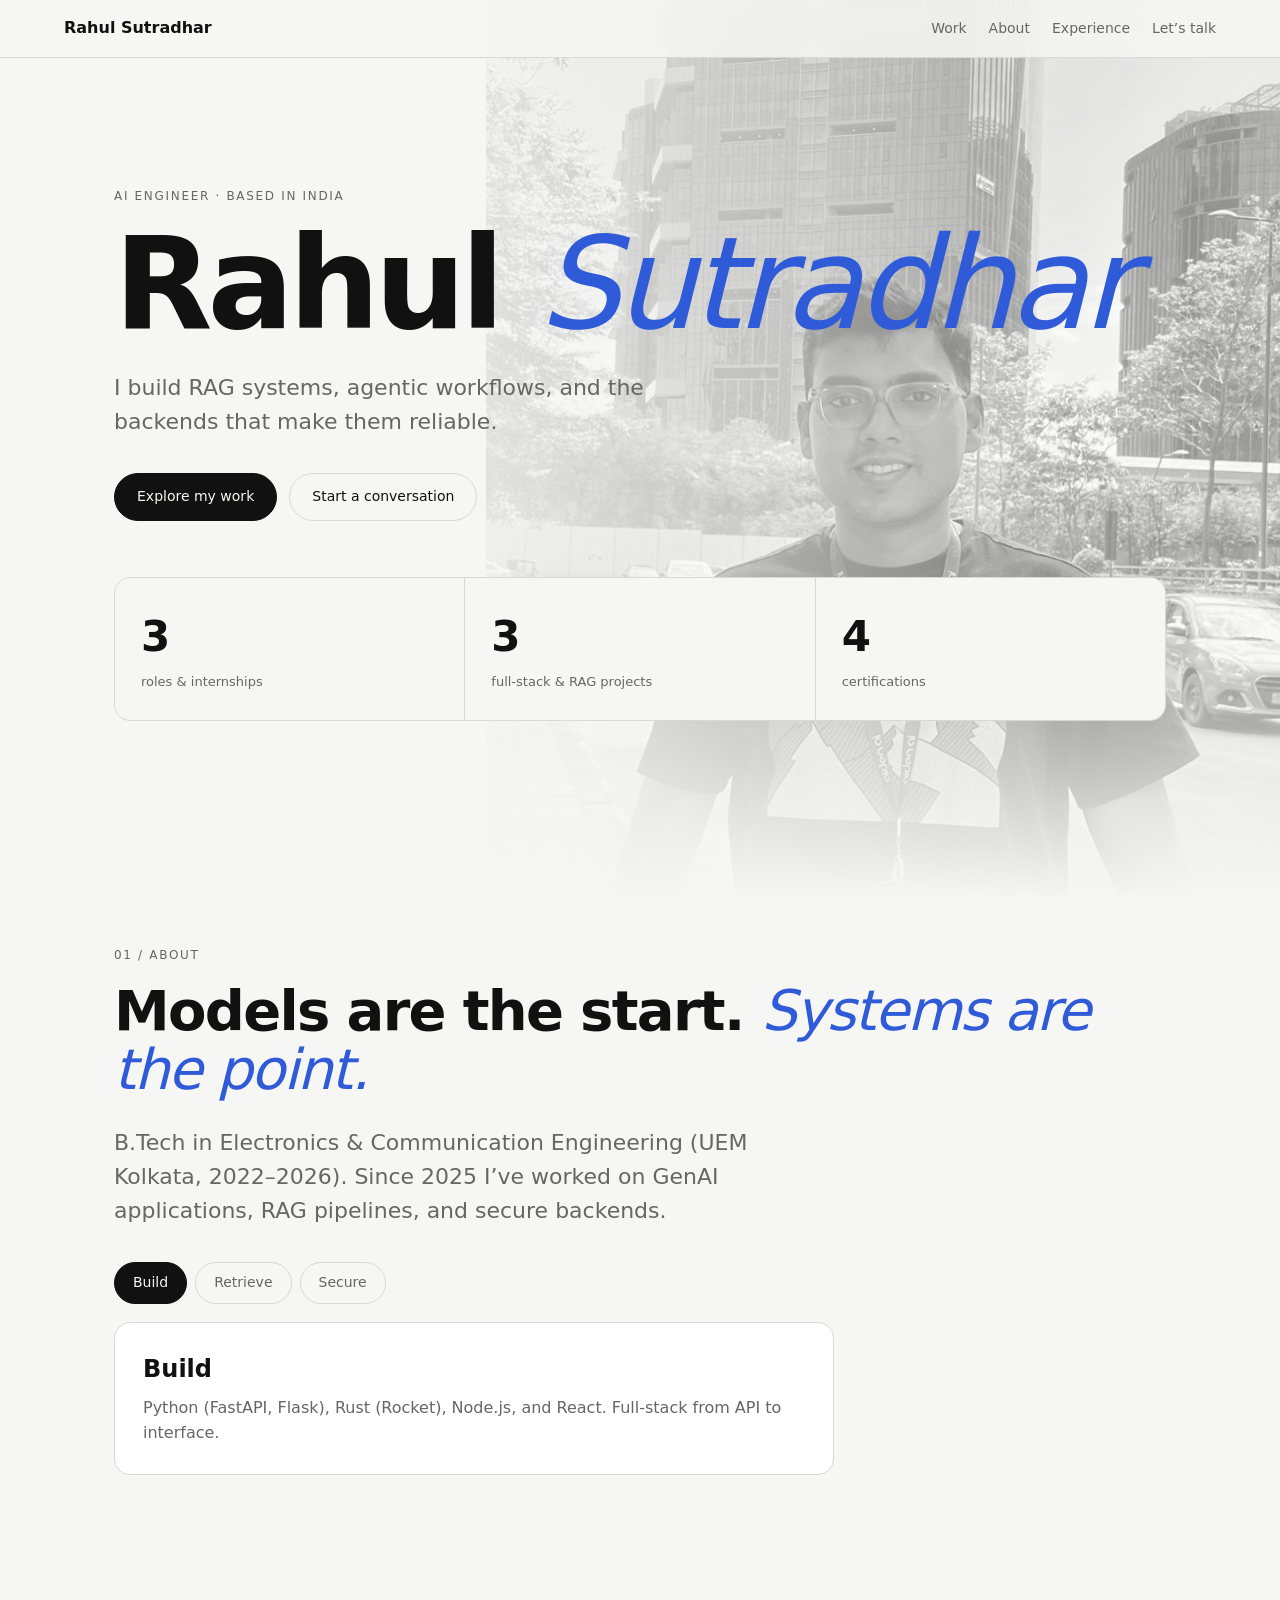
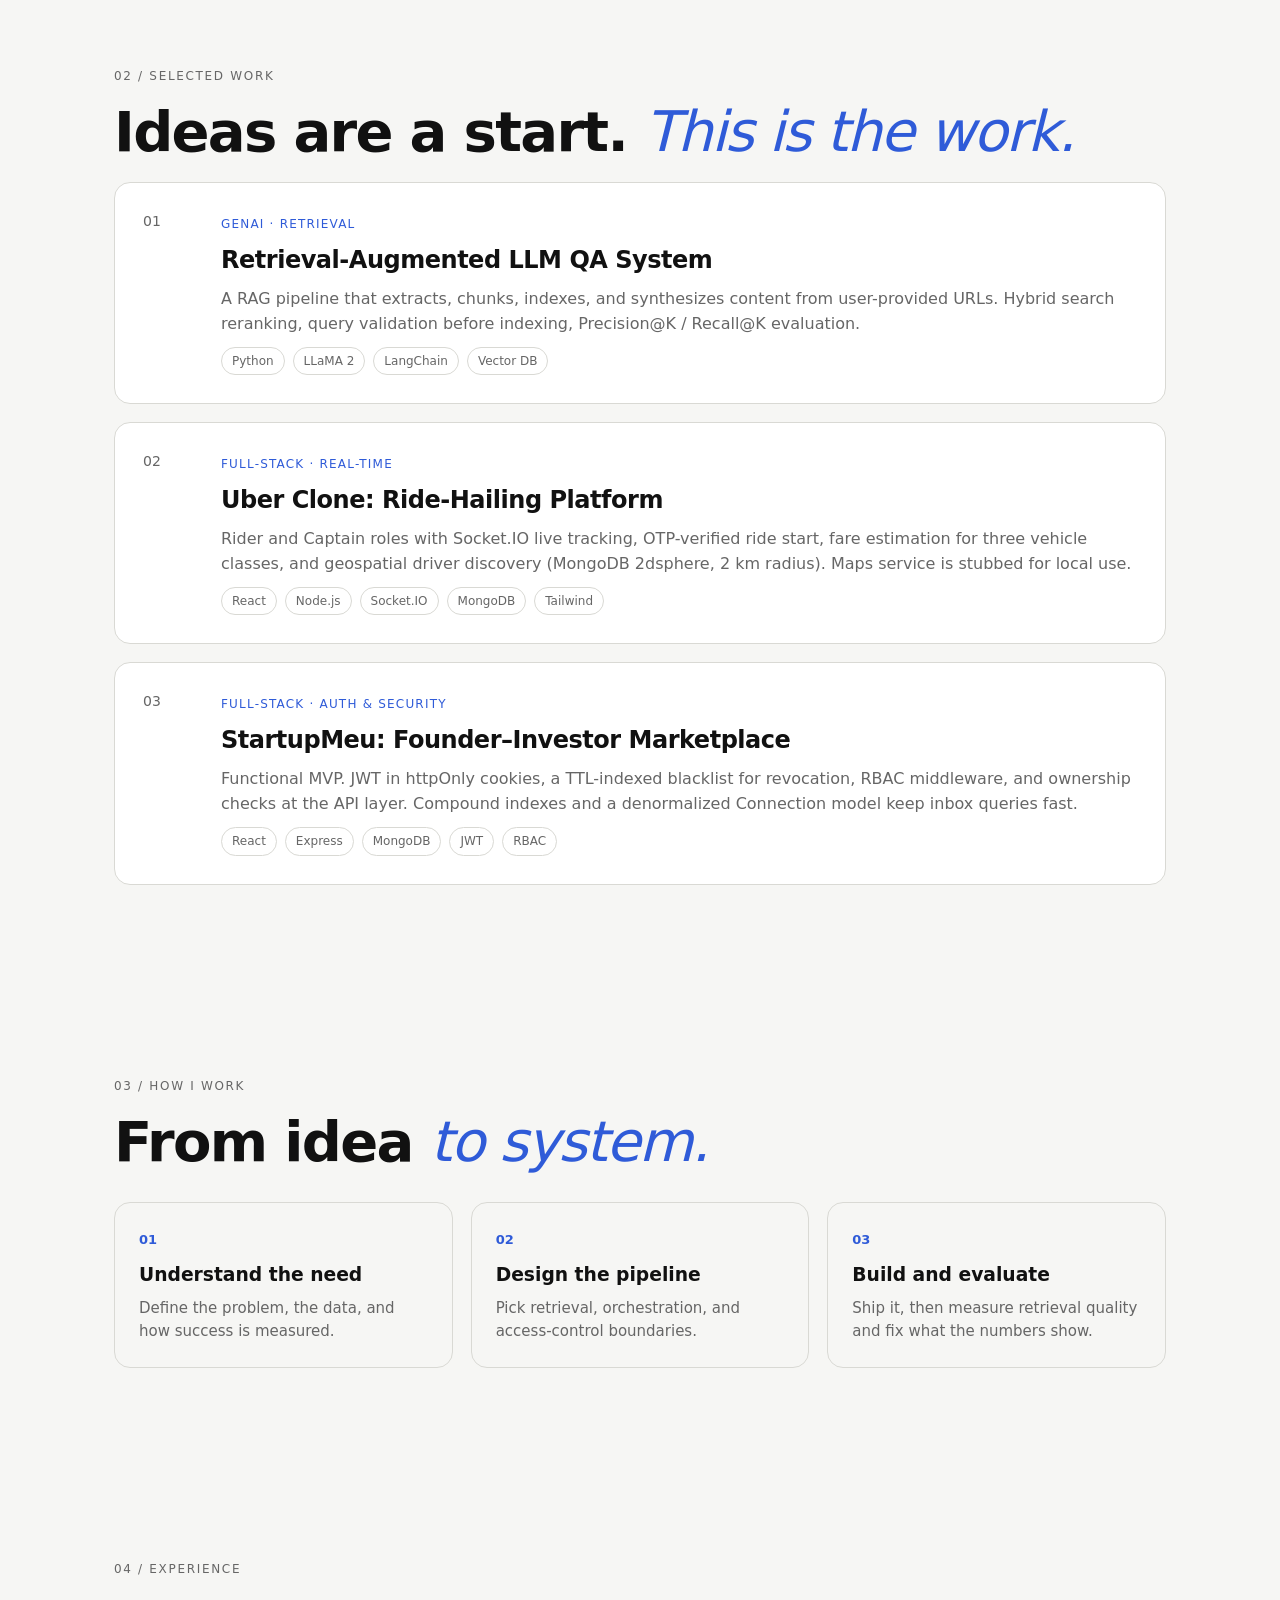
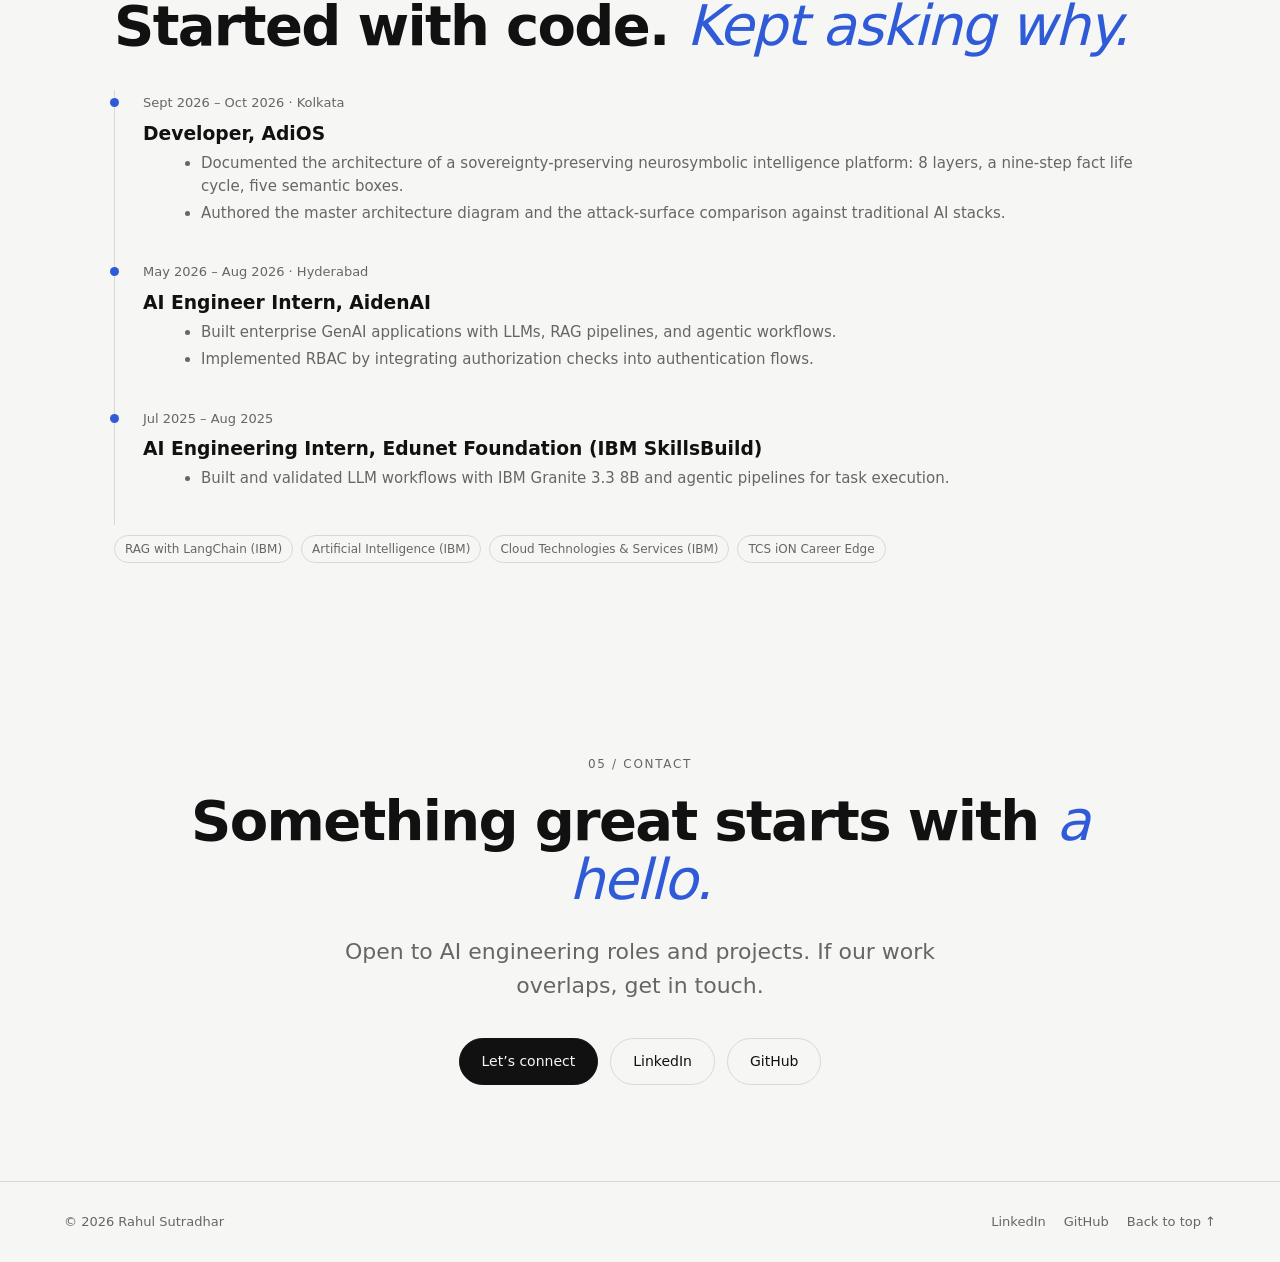
==== Rahul Sutradhar _ AI Engineer.html @ 52643873 "Static Portfolio Webpage" ====
<!DOCTYPE html>
<html lang="en">
<head>
<meta charset="utf-8">
<meta name="viewport" content="width=device-width, initial-scale=1, viewport-fit=cover">
<title>Rahul Sutradhar | AI Engineer</title>
<style>
:root{--bg:#f6f6f4;--fg:#111;--mut:#666;--line:#d9d9d4;--card:#fff;--acc:#2f5bd8;box-sizing:border-box;padding-top:env(safe-area-inset-top,0px);padding-bottom:env(safe-area-inset-bottom,0px)}
@media (prefers-color-scheme:dark){:root:not([data-theme="light"]){--bg:#030303;--fg:#f2f2ee;--mut:#8d8d88;--line:#232323;--card:#0c0c0c;--acc:#7da2ff}}
:root[data-theme="dark"]{--bg:#030303;--fg:#f2f2ee;--mut:#8d8d88;--line:#232323;--card:#0c0c0c;--acc:#7da2ff}
*{box-sizing:border-box;margin:0}
html{scroll-behavior:smooth;scroll-padding-top:env(safe-area-inset-top,0px)}
body{background:var(--bg);color:var(--fg);font-family:Inter,system-ui,-apple-system,"Segoe UI",sans-serif;line-height:1.55;overflow-x:hidden}
a{color:inherit;text-decoration:none}
nav{position:sticky;top:env(safe-area-inset-top,0px);z-index:5;display:flex;justify-content:space-between;align-items:center;padding:16px 5vw;background:color-mix(in srgb,var(--bg) 85%,transparent);backdrop-filter:blur(10px);border-bottom:1px solid var(--line)}
nav b{font-weight:600}nav div{display:flex;gap:22px;font-size:14px;color:var(--mut)}
nav div a:hover{color:var(--fg)}
@media(max-width:640px){nav div a:not(:last-child){display:none}}
section{padding:96px 5vw;max-width:1180px;margin:auto}
.eyebrow{font-size:12px;letter-spacing:.14em;text-transform:uppercase;color:var(--mut);margin-bottom:18px}
h1{font-size:clamp(48px,11vw,128px);line-height:.95;letter-spacing:-.04em;font-weight:600}
h1 em,h2 em{font-style:italic;font-weight:400;color:var(--acc)}
h2{font-size:clamp(30px,5vw,56px);line-height:1.05;letter-spacing:-.03em;font-weight:600;margin-bottom:20px}
.lead{font-size:clamp(17px,2vw,22px);color:var(--mut);max-width:640px;margin:26px 0 34px}
.btns{display:flex;gap:12px;flex-wrap:wrap}
.btn{padding:12px 22px;border-radius:999px;border:1px solid var(--line);font-size:14px;transition:.2s}
.btn.p{background:var(--fg);color:var(--bg);border-color:var(--fg)}
.btn:hover{transform:translateY(-2px);border-color:var(--acc)}
.hero{min-height:88vh;display:flex;flex-direction:column;justify-content:center}
.stats{display:grid;grid-template-columns:repeat(auto-fit,minmax(180px,1fr));gap:1px;background:var(--line);border:1px solid var(--line);border-radius:16px;overflow:hidden;margin-top:56px}
.stats div{background:var(--bg);padding:26px}
.stats b{display:block;font-size:42px;letter-spacing:-.03em}
.stats span{font-size:13px;color:var(--mut)}
.tabs{display:flex;gap:8px;margin:28px 0 18px;flex-wrap:wrap}
.tabs button{font:inherit;font-size:14px;padding:9px 18px;border-radius:999px;border:1px solid var(--line);background:none;color:var(--mut);cursor:pointer}
.tabs button.on{background:var(--fg);color:var(--bg);border-color:var(--fg)}
.panel{display:none;border:1px solid var(--line);border-radius:16px;padding:28px;background:var(--card);max-width:720px}
.panel.on{display:block}
.panel h3{font-size:24px;margin-bottom:8px}.panel p{color:var(--mut)}
.work{display:grid;gap:18px}
.card{display:grid;grid-template-columns:60px 1fr;gap:18px;padding:28px;border:1px solid var(--line);border-radius:16px;background:var(--card);transition:.25s}
.card:hover{border-color:var(--acc);transform:translateY(-3px)}
.card .n{color:var(--mut);font-size:14px}
.card small{color:var(--acc);font-size:12px;letter-spacing:.1em;text-transform:uppercase}
.card h3{font-size:24px;margin:6px 0 8px;letter-spacing:-.02em}
.card p{color:var(--mut);margin-bottom:10px}
.tags{display:flex;gap:8px;flex-wrap:wrap}
.tags span{font-size:12px;padding:4px 10px;border:1px solid var(--line);border-radius:999px;color:var(--mut)}
.steps{display:grid;grid-template-columns:repeat(auto-fit,minmax(220px,1fr));gap:18px;margin-top:30px}
.steps div{padding:24px;border:1px solid var(--line);border-radius:16px}
.steps b{color:var(--acc);font-size:13px}.steps h3{margin:8px 0}.steps p{color:var(--mut);font-size:15px}
.tl{border-left:1px solid var(--line);margin-top:34px}
.tl div{padding:0 0 34px 28px;position:relative}
.tl div::before{content:"";position:absolute;left:-5px;top:8px;width:9px;height:9px;border-radius:50%;background:var(--acc)}
.tl small{color:var(--mut);font-size:13px}.tl h3{margin:4px 0}.tl li{color:var(--mut);margin:4px 0 0 18px;font-size:15px}
.cta{text-align:center}.cta .lead{margin-inline:auto}.cta .btns{justify-content:center}
footer{display:flex;justify-content:space-between;flex-wrap:wrap;gap:14px;padding:30px 5vw;border-top:1px solid var(--line);font-size:13px;color:var(--mut)}
footer div{display:flex;gap:18px}
.rv{opacity:0;transform:translateY(24px);transition:.7s}.rv.in{opacity:1;transform:none}
@media(prefers-reduced-motion:reduce){.rv{opacity:1;transform:none;transition:none}html{scroll-behavior:auto}}
body{position:relative}
.bg{position:absolute;top:0;left:0;right:0;height:100vh;min-height:680px;z-index:-1;overflow:hidden}
.bg::before{content:"";position:absolute;top:0;right:0;bottom:0;width:62%;background:url([data-uri]) center 30%/cover no-repeat;filter:grayscale(1) contrast(1.05);opacity:.55}
.bg::after{content:"";position:absolute;inset:0;background:linear-gradient(90deg,var(--bg) 25%,transparent 85%),linear-gradient(0deg,var(--bg) 0%,transparent 35%)}
@media(max-width:760px){.bg::before{width:100%;opacity:.28}}
</style>
</head>
<body id="top">
<nav><b>Rahul Sutradhar</b><div><a href="#work">Work</a><a href="#about">About</a><a href="#experience">Experience</a><a href="#contact">Let’s talk</a></div></nav>
<div class="bg" aria-hidden="true"></div>

<section class="hero">
<p class="eyebrow">AI engineer · Based in India</p>
<h1>Rahul <em>Sutradhar</em></h1>
<p class="lead">I build RAG systems, agentic workflows, and the backends that make them reliable.</p>
<div class="btns"><a class="btn p" href="#work">Explore my work</a><a class="btn" href="#contact">Start a conversation</a></div>
<div class="stats">
<div><b>3</b><span>roles &amp; internships</span></div>
<div><b>3</b><span>full-stack &amp; RAG projects</span></div>
<div><b>4</b><span>certifications</span></div>
</div>
</section>

<section id="about" class="rv">
<p class="eyebrow">01 / About</p>
<h2>Models are the start. <em>Systems are the point.</em></h2>
<p class="lead">B.Tech in Electronics &amp; Communication Engineering (UEM Kolkata, 2022–2026). Since 2025 I’ve worked on GenAI applications, RAG pipelines, and secure backends.</p>
<div class="tabs" role="tablist">
<button class="on" data-t="0">Build</button><button data-t="1">Retrieve</button><button data-t="2">Secure</button>
</div>
<div class="panel on"><h3>Build</h3><p>Python (FastAPI, Flask), Rust (Rocket), Node.js, and React. Full-stack from API to interface.</p></div>
<div class="panel"><h3>Retrieve</h3><p>RAG with LangChain and LangGraph, vector databases, hybrid search reranking, and Precision@K / Recall@K evaluation.</p></div>
<div class="panel"><h3>Secure</h3><p>JWT/OAuth, role-based access control, bcrypt hashing, and token revocation built into the auth flow.</p></div>
</section>

<section id="work" class="rv">
<p class="eyebrow">02 / Selected work</p>
<h2>Ideas are a start. <em>This is the work.</em></h2>
<div class="work">
<a class="card" href="https://github.com/beingrahull/RAG-based-KnowledgeBase-"><span class="n">01</span><div><small>GenAI · Retrieval</small><h3>Retrieval-Augmented LLM QA System</h3><p>A RAG pipeline that extracts, chunks, indexes, and synthesizes content from user-provided URLs. Hybrid search reranking, query validation before indexing, Precision@K / Recall@K evaluation.</p><div class="tags"><span>Python</span><span>LLaMA 2</span><span>LangChain</span><span>Vector DB</span></div></div></a>
<a class="card" href="https://github.com/beingrahull/Uber-Hailing-Application"><span class="n">02</span><div><small>Full-stack · Real-time</small><h3>Uber Clone: Ride-Hailing Platform</h3><p>Rider and Captain roles with Socket.IO live tracking, OTP-verified ride start, fare estimation for three vehicle classes, and geospatial driver discovery (MongoDB 2dsphere, 2 km radius). Maps service is stubbed for local use.</p><div class="tags"><span>React</span><span>Node.js</span><span>Socket.IO</span><span>MongoDB</span><span>Tailwind</span></div></div></a>
<a class="card" href="https://github.com/beingrahull/Startup-Investment-Discovery-and-Evaluation-Platform"><span class="n">03</span><div><small>Full-stack · Auth &amp; security</small><h3>StartupMeu: Founder–Investor Marketplace</h3><p>Functional MVP. JWT in httpOnly cookies, a TTL-indexed blacklist for revocation, RBAC middleware, and ownership checks at the API layer. Compound indexes and a denormalized Connection model keep inbox queries fast.</p><div class="tags"><span>React</span><span>Express</span><span>MongoDB</span><span>JWT</span><span>RBAC</span></div></div></a>
</div>
</section>

<section class="rv">
<p class="eyebrow">03 / How I work</p>
<h2>From idea <em>to system.</em></h2>
<div class="steps">
<div><b>01</b><h3>Understand the need</h3><p>Define the problem, the data, and how success is measured.</p></div>
<div><b>02</b><h3>Design the pipeline</h3><p>Pick retrieval, orchestration, and access-control boundaries.</p></div>
<div><b>03</b><h3>Build and evaluate</h3><p>Ship it, then measure retrieval quality and fix what the numbers show.</p></div>
</div>
</section>

<section id="experience" class="rv">
<p class="eyebrow">04 / Experience</p>
<h2>Started with code. <em>Kept asking why.</em></h2>
<div class="tl">
<div><small>Sept 2026 – Oct 2026 · Kolkata</small><h3>Developer, AdiOS</h3><ul><li>Documented the architecture of a sovereignty-preserving neurosymbolic intelligence platform: 8 layers, a nine-step fact life cycle, five semantic boxes.</li><li>Authored the master architecture diagram and the attack-surface comparison against traditional AI stacks.</li></ul></div>
<div><small>May 2026 – Aug 2026 · Hyderabad</small><h3>AI Engineer Intern, AidenAI</h3><ul><li>Built enterprise GenAI applications with LLMs, RAG pipelines, and agentic workflows.</li><li>Implemented RBAC by integrating authorization checks into authentication flows.</li></ul></div>
<div><small>Jul 2025 – Aug 2025</small><h3>AI Engineering Intern, Edunet Foundation (IBM SkillsBuild)</h3><ul><li>Built and validated LLM workflows with IBM Granite 3.3 8B and agentic pipelines for task execution.</li></ul></div>
</div>
<div class="tags" style="margin-top:10px"><span>RAG with LangChain (IBM)</span><span>Artificial Intelligence (IBM)</span><span>Cloud Technologies &amp; Services (IBM)</span><span>TCS iON Career Edge</span></div>
</section>

<section id="contact" class="cta rv">
<p class="eyebrow">05 / Contact</p>
<h2>Something great starts with <em>a hello.</em></h2>
<p class="lead">Open to AI engineering roles and projects. If our work overlaps, get in touch.</p>
<div class="btns"><a class="btn p" href="mailto:rahuldharrsd1@outlook.com">Let’s connect</a><a class="btn" href="https://www.linkedin.com/in/rahul-sutradhar-42388128b">LinkedIn</a><a class="btn" href="https://github.com/beingrahull">GitHub</a></div>
</section>

<footer><span>© 2026 Rahul Sutradhar</span><div><a href="https://www.linkedin.com/in/rahul-sutradhar-42388128b">LinkedIn</a><a href="https://github.com/beingrahull">GitHub</a><a href="#top">Back to top ↑</a></div></footer>

<script>
document.querySelectorAll('.tabs button').forEach(function(b){b.addEventListener('click',function(){
document.querySelectorAll('.tabs button').forEach(function(x){x.classList.remove('on')});
document.querySelectorAll('.panel').forEach(function(x){x.classList.remove('on')});
b.classList.add('on');document.querySelectorAll('.panel')[+b.dataset.t].classList.add('on');});});
var io=new IntersectionObserver(function(e){e.forEach(function(i){if(i.isIntersecting){i.target.classList.add('in');io.unobserve(i.target)}})},{threshold:.1});
document.querySelectorAll('.rv').forEach(function(el){io.observe(el)});
</script>
</body>
</html>
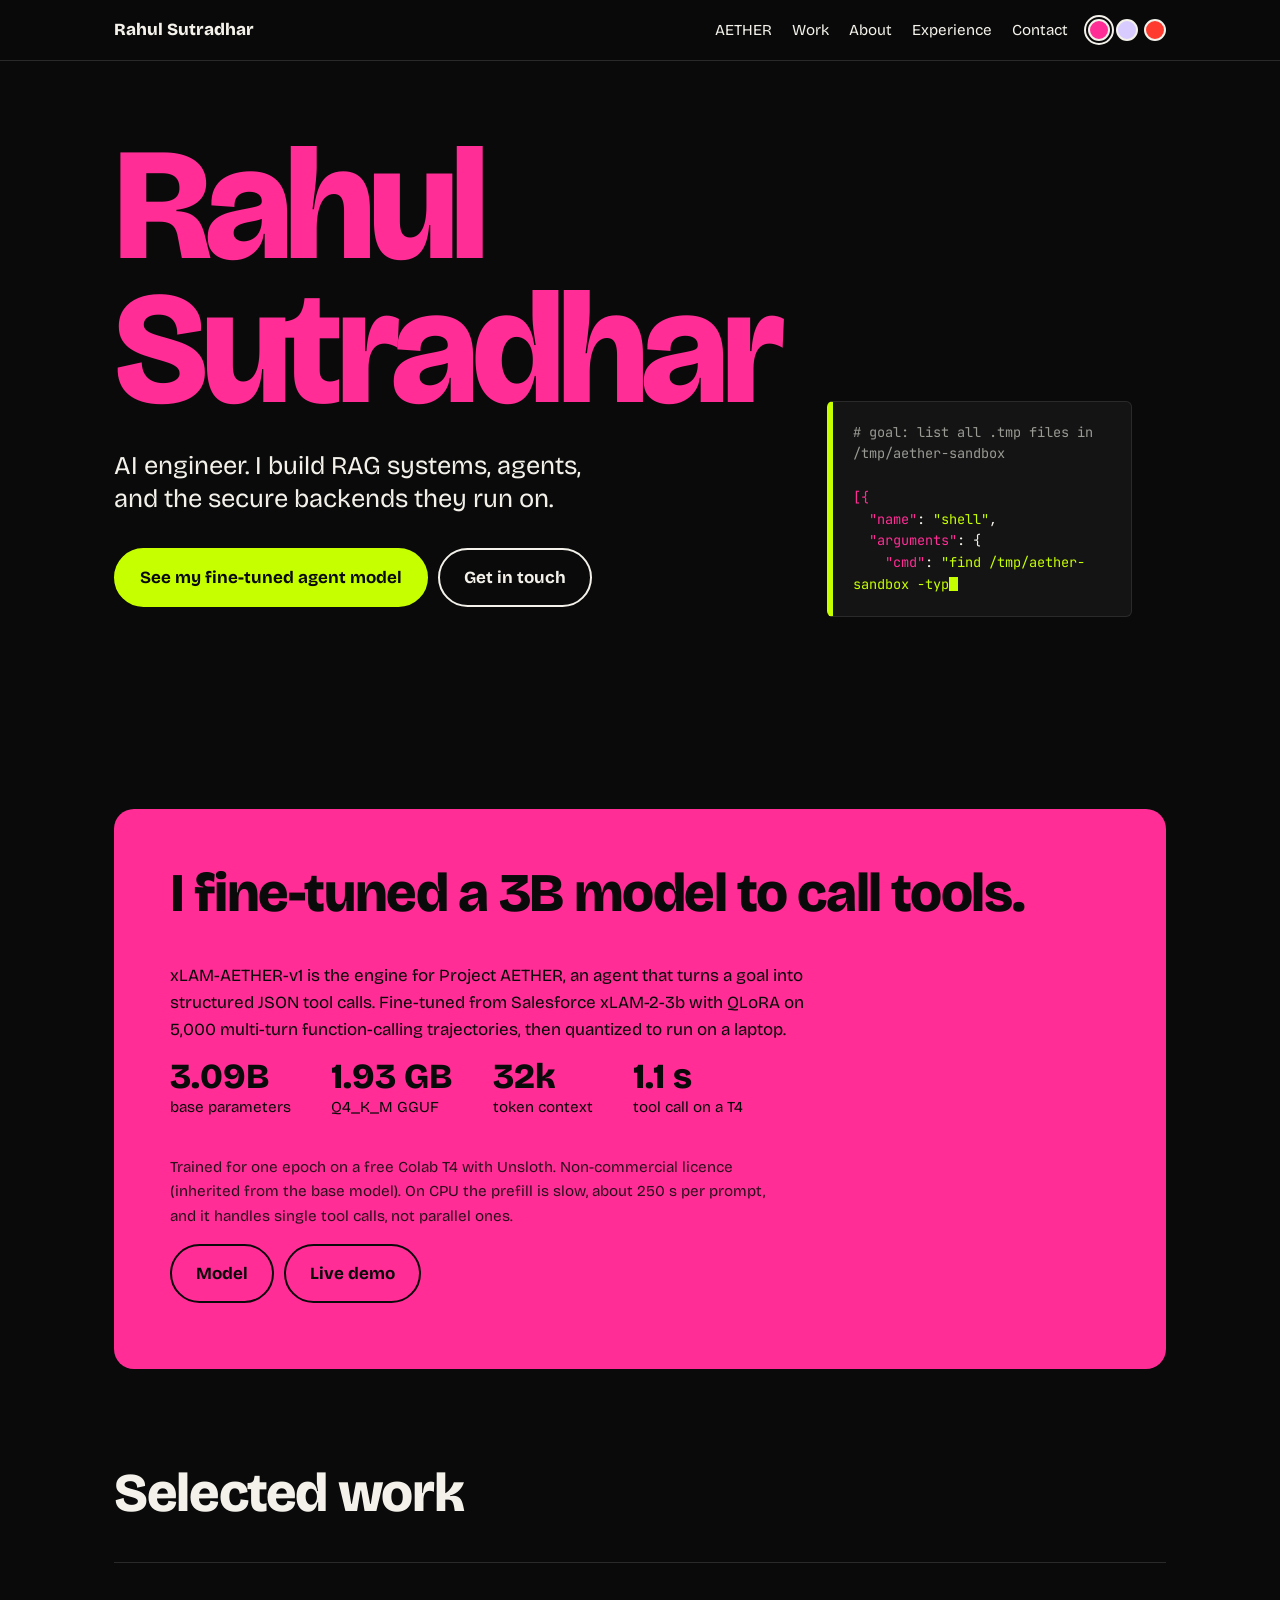
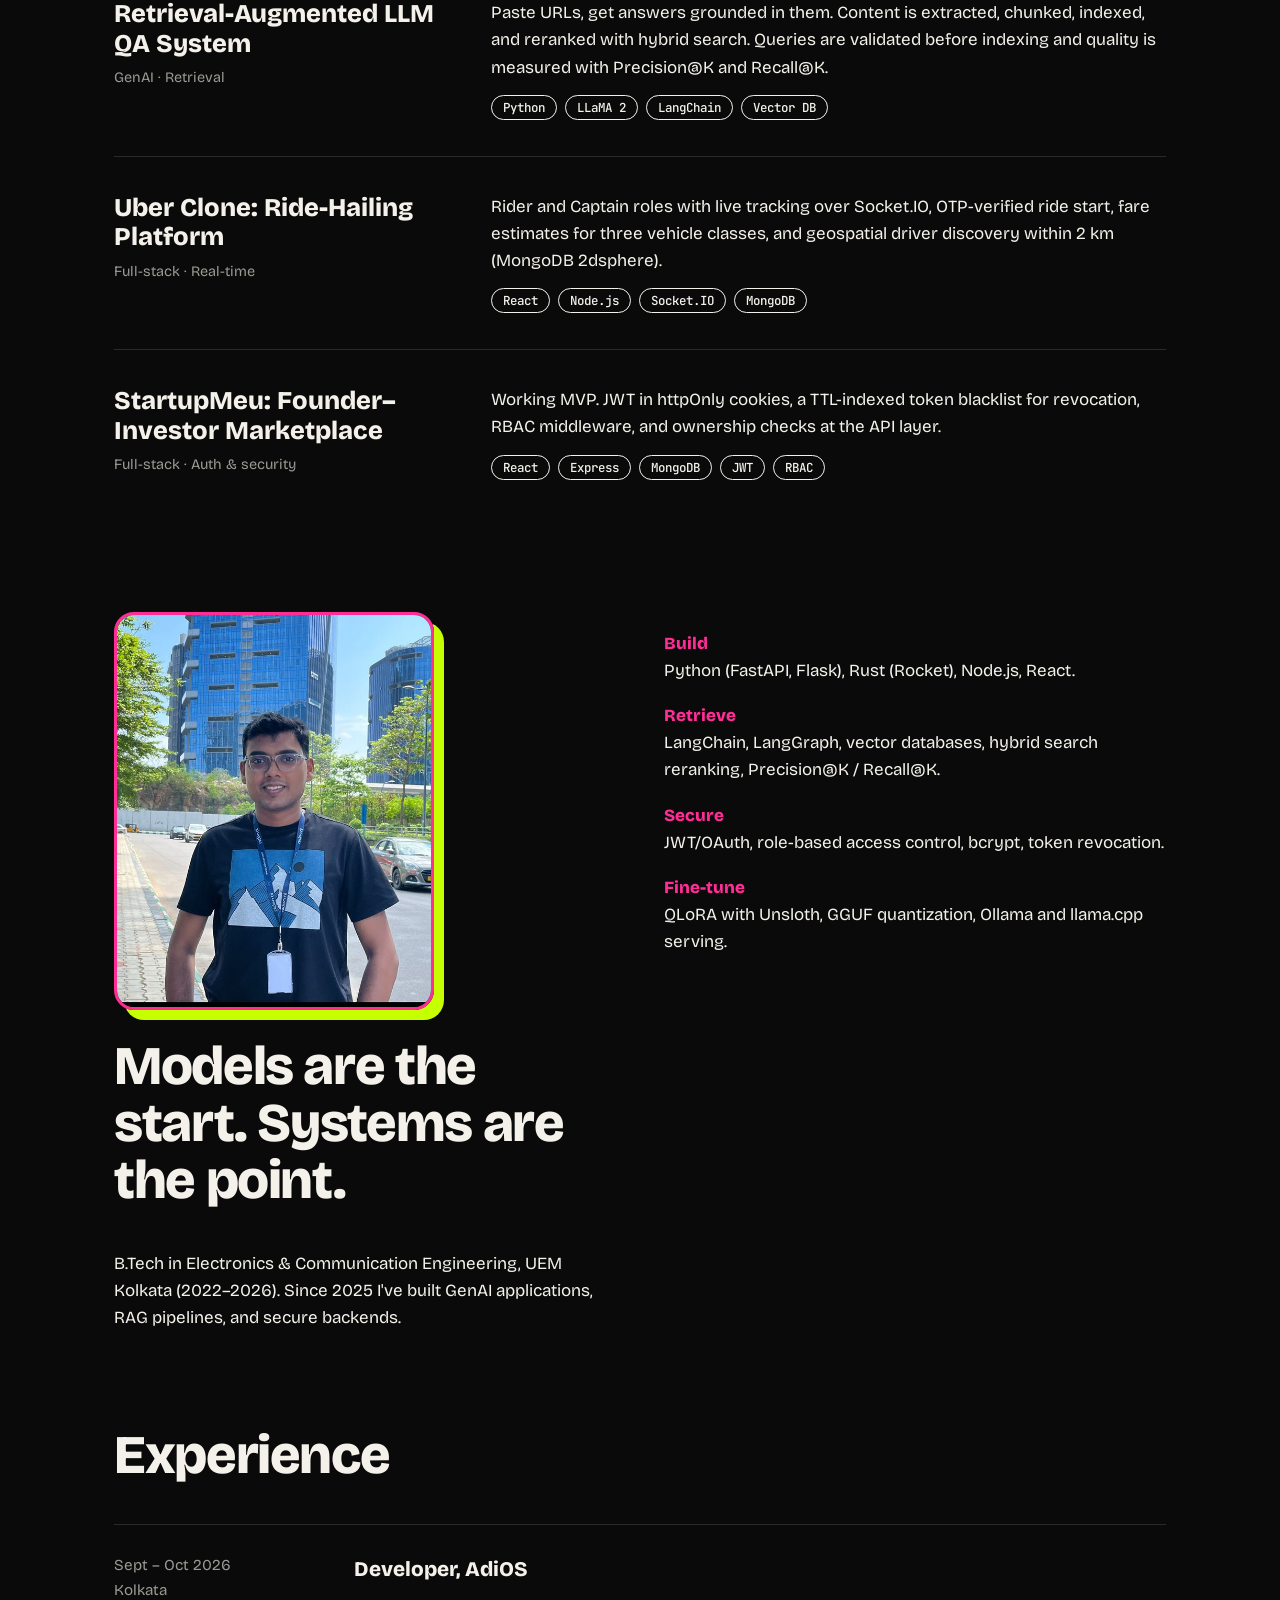
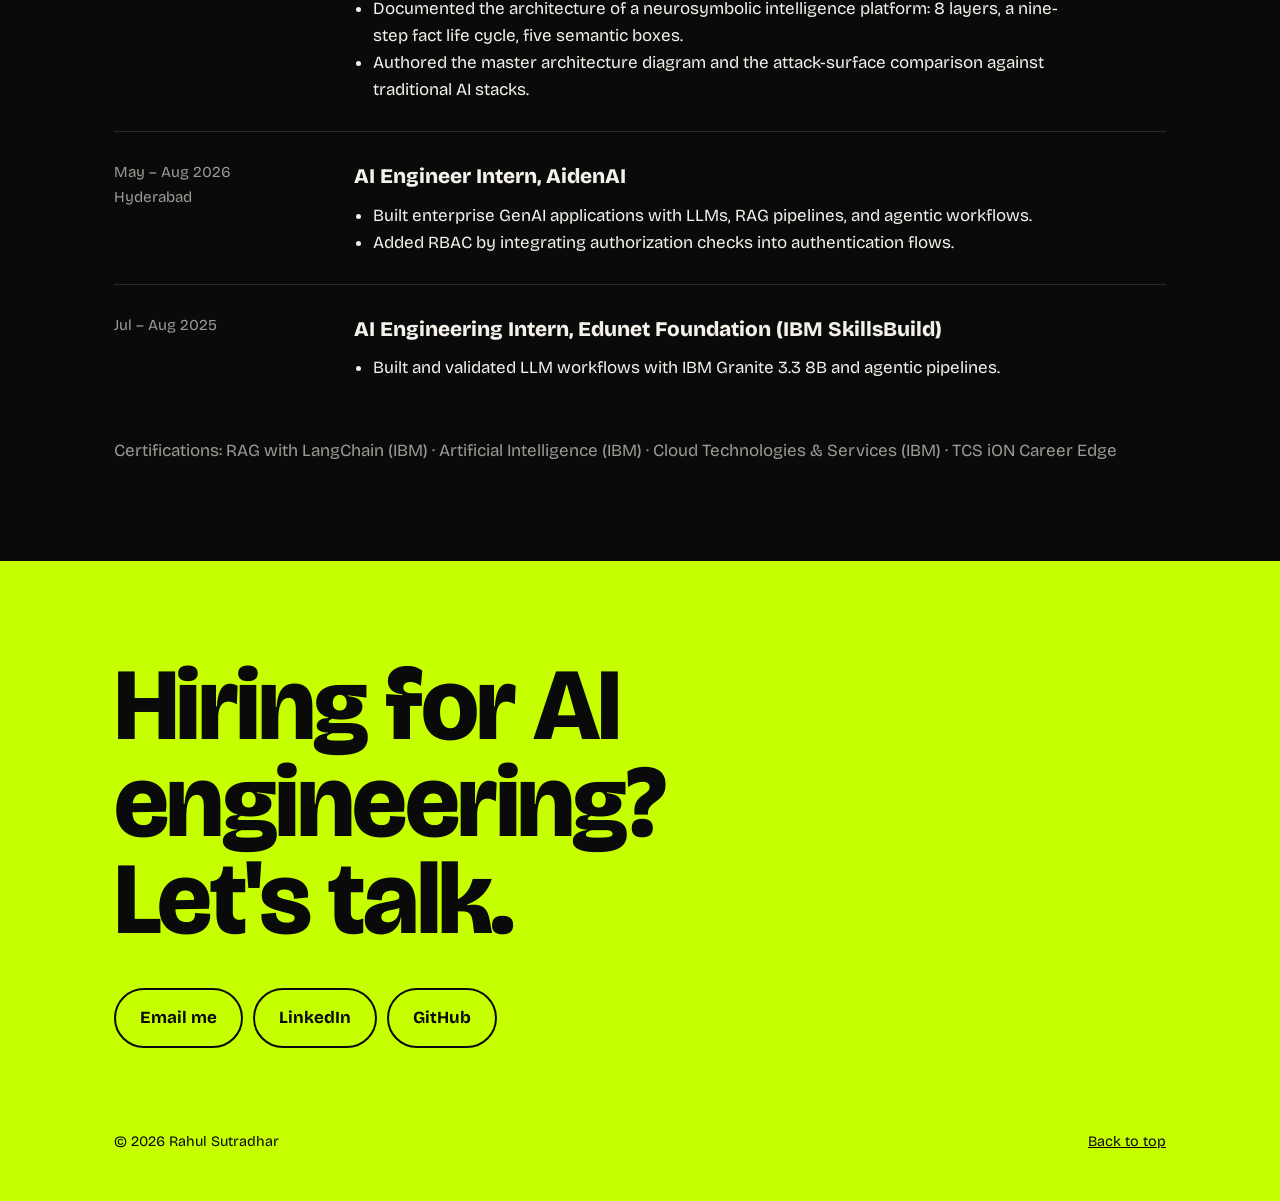
==== commit 38a7b03b: "Updated version of website" ====
--- a/Rahul Sutradhar _ AI Engineer.html
+++ b/Rahul Sutradhar _ AI Engineer.html
@@ -1,145 +1,181 @@
 <!DOCTYPE html>
-<html lang="en">
+<html lang="en" data-theme="neon">
 <head>
 <meta charset="utf-8">
 <meta name="viewport" content="width=device-width, initial-scale=1, viewport-fit=cover">
 <title>Rahul Sutradhar | AI Engineer</title>
+<link rel="preconnect" href="https://fonts.googleapis.com">
+<link href="https://fonts.googleapis.com/css2?family=Bricolage+Grotesque:opsz,wght@12..96,400;12..96,700;12..96,800&family=JetBrains+Mono:wght@400;500&display=swap" rel="stylesheet">
 <style>
-:root{--bg:#f6f6f4;--fg:#111;--mut:#666;--line:#d9d9d4;--card:#fff;--acc:#2f5bd8;box-sizing:border-box;padding-top:env(safe-area-inset-top,0px);padding-bottom:env(safe-area-inset-bottom,0px)}
-@media (prefers-color-scheme:dark){:root:not([data-theme="light"]){--bg:#030303;--fg:#f2f2ee;--mut:#8d8d88;--line:#232323;--card:#0c0c0c;--acc:#7da2ff}}
-:root[data-theme="dark"]{--bg:#030303;--fg:#f2f2ee;--mut:#8d8d88;--line:#232323;--card:#0c0c0c;--acc:#7da2ff}
+:root{--bg:#0a0a0a;--fg:#f3f1ea;--mute:#9a9a94;--line:#2a2a2a;--a1:#ff2d95;--a2:#c6ff00;--on1:#0a0a0a;--on2:#0a0a0a;--hero:#ff2d95;--card:#141414;
+--disp:'Bricolage Grotesque',system-ui,sans-serif;--mono:'JetBrains Mono',ui-monospace,monospace}
+[data-theme=lav]{--bg:#d8cbff;--fg:#17121f;--mute:#4e4663;--line:#17121f33;--a1:#ff4d2e;--a2:#d2ff2e;--on1:#17121f;--on2:#17121f;--hero:#17121f;--card:#e6dcff}
+[data-theme=steel]{--bg:#23262b;--fg:#e4e7ec;--mute:#9aa1ac;--line:#3a3e45;--a1:#ff3b30;--a2:#c3c9d2;--on1:#fff;--on2:#23262b;--hero:#ff3b30;--card:#2c3036}
 *{box-sizing:border-box;margin:0}
-html{scroll-behavior:smooth;scroll-padding-top:env(safe-area-inset-top,0px)}
-body{background:var(--bg);color:var(--fg);font-family:Inter,system-ui,-apple-system,"Segoe UI",sans-serif;line-height:1.55;overflow-x:hidden}
-a{color:inherit;text-decoration:none}
-nav{position:sticky;top:env(safe-area-inset-top,0px);z-index:5;display:flex;justify-content:space-between;align-items:center;padding:16px 5vw;background:color-mix(in srgb,var(--bg) 85%,transparent);backdrop-filter:blur(10px);border-bottom:1px solid var(--line)}
-nav b{font-weight:600}nav div{display:flex;gap:22px;font-size:14px;color:var(--mut)}
-nav div a:hover{color:var(--fg)}
-@media(max-width:640px){nav div a:not(:last-child){display:none}}
-section{padding:96px 5vw;max-width:1180px;margin:auto}
-.eyebrow{font-size:12px;letter-spacing:.14em;text-transform:uppercase;color:var(--mut);margin-bottom:18px}
-h1{font-size:clamp(48px,11vw,128px);line-height:.95;letter-spacing:-.04em;font-weight:600}
-h1 em,h2 em{font-style:italic;font-weight:400;color:var(--acc)}
-h2{font-size:clamp(30px,5vw,56px);line-height:1.05;letter-spacing:-.03em;font-weight:600;margin-bottom:20px}
-.lead{font-size:clamp(17px,2vw,22px);color:var(--mut);max-width:640px;margin:26px 0 34px}
-.btns{display:flex;gap:12px;flex-wrap:wrap}
-.btn{padding:12px 22px;border-radius:999px;border:1px solid var(--line);font-size:14px;transition:.2s}
-.btn.p{background:var(--fg);color:var(--bg);border-color:var(--fg)}
-.btn:hover{transform:translateY(-2px);border-color:var(--acc)}
-.hero{min-height:88vh;display:flex;flex-direction:column;justify-content:center}
-.stats{display:grid;grid-template-columns:repeat(auto-fit,minmax(180px,1fr));gap:1px;background:var(--line);border:1px solid var(--line);border-radius:16px;overflow:hidden;margin-top:56px}
-.stats div{background:var(--bg);padding:26px}
-.stats b{display:block;font-size:42px;letter-spacing:-.03em}
-.stats span{font-size:13px;color:var(--mut)}
-.tabs{display:flex;gap:8px;margin:28px 0 18px;flex-wrap:wrap}
-.tabs button{font:inherit;font-size:14px;padding:9px 18px;border-radius:999px;border:1px solid var(--line);background:none;color:var(--mut);cursor:pointer}
-.tabs button.on{background:var(--fg);color:var(--bg);border-color:var(--fg)}
-.panel{display:none;border:1px solid var(--line);border-radius:16px;padding:28px;background:var(--card);max-width:720px}
-.panel.on{display:block}
-.panel h3{font-size:24px;margin-bottom:8px}.panel p{color:var(--mut)}
-.work{display:grid;gap:18px}
-.card{display:grid;grid-template-columns:60px 1fr;gap:18px;padding:28px;border:1px solid var(--line);border-radius:16px;background:var(--card);transition:.25s}
-.card:hover{border-color:var(--acc);transform:translateY(-3px)}
-.card .n{color:var(--mut);font-size:14px}
-.card small{color:var(--acc);font-size:12px;letter-spacing:.1em;text-transform:uppercase}
-.card h3{font-size:24px;margin:6px 0 8px;letter-spacing:-.02em}
-.card p{color:var(--mut);margin-bottom:10px}
-.tags{display:flex;gap:8px;flex-wrap:wrap}
-.tags span{font-size:12px;padding:4px 10px;border:1px solid var(--line);border-radius:999px;color:var(--mut)}
-.steps{display:grid;grid-template-columns:repeat(auto-fit,minmax(220px,1fr));gap:18px;margin-top:30px}
-.steps div{padding:24px;border:1px solid var(--line);border-radius:16px}
-.steps b{color:var(--acc);font-size:13px}.steps h3{margin:8px 0}.steps p{color:var(--mut);font-size:15px}
-.tl{border-left:1px solid var(--line);margin-top:34px}
-.tl div{padding:0 0 34px 28px;position:relative}
-.tl div::before{content:"";position:absolute;left:-5px;top:8px;width:9px;height:9px;border-radius:50%;background:var(--acc)}
-.tl small{color:var(--mut);font-size:13px}.tl h3{margin:4px 0}.tl li{color:var(--mut);margin:4px 0 0 18px;font-size:15px}
-.cta{text-align:center}.cta .lead{margin-inline:auto}.cta .btns{justify-content:center}
-footer{display:flex;justify-content:space-between;flex-wrap:wrap;gap:14px;padding:30px 5vw;border-top:1px solid var(--line);font-size:13px;color:var(--mut)}
-footer div{display:flex;gap:18px}
-.rv{opacity:0;transform:translateY(24px);transition:.7s}.rv.in{opacity:1;transform:none}
-@media(prefers-reduced-motion:reduce){.rv{opacity:1;transform:none;transition:none}html{scroll-behavior:auto}}
-body{position:relative}
-.bg{position:absolute;top:0;left:0;right:0;height:100vh;min-height:680px;z-index:-1;overflow:hidden}
-.bg::before{content:"";position:absolute;top:0;right:0;bottom:0;width:62%;background:url([data-uri]) center 30%/cover no-repeat;filter:grayscale(1) contrast(1.05);opacity:.55}
-.bg::after{content:"";position:absolute;inset:0;background:linear-gradient(90deg,var(--bg) 25%,transparent 85%),linear-gradient(0deg,var(--bg) 0%,transparent 35%)}
-@media(max-width:760px){.bg::before{width:100%;opacity:.28}}
+html{scroll-behavior:smooth;scroll-padding-top:70px}
+body{background:var(--bg);color:var(--fg);font:400 1.0625rem/1.6 var(--disp);padding-top:env(safe-area-inset-top,0);transition:background .3s,color .3s}
+a{color:inherit}
+:focus-visible{outline:3px solid var(--a2);outline-offset:3px}
+.wrap{max-width:1100px;margin:0 auto;padding:0 24px}
+nav{position:sticky;top:0;z-index:5;background:color-mix(in srgb,var(--bg) 88%,transparent);backdrop-filter:blur(8px);border-bottom:1px solid var(--line)}
+nav .wrap{display:flex;align-items:center;gap:20px;height:60px}
+nav b{font-weight:800;margin-right:auto}
+nav a{text-decoration:none;font-size:.95rem}
+nav a:hover{color:var(--a1)}
+.sw{display:flex;gap:6px}
+.sw button{width:22px;height:22px;border-radius:50%;border:2px solid var(--fg);cursor:pointer;padding:0}
+.sw button[aria-pressed=true]{outline:2px solid var(--fg);outline-offset:2px}
+section{padding:96px 0}
+h1{font-size:clamp(3.4rem,13vw,10rem);line-height:.9;font-weight:800;letter-spacing:-.04em;color:var(--hero)}
+h2{font-size:clamp(2rem,5vw,3.4rem);line-height:1.05;font-weight:800;letter-spacing:-.025em;max-width:16ch;margin-bottom:40px}
+.lead{font-size:clamp(1.2rem,2.4vw,1.6rem);max-width:30ch;margin:28px 0 32px;line-height:1.3}
+.btn{display:inline-block;padding:14px 24px;border-radius:999px;font-weight:700;text-decoration:none;margin:0 10px 10px 0;border:2px solid var(--fg)}
+.btn.p{background:var(--a2);color:var(--on2);border-color:var(--a2)}
+.btn:hover{background:var(--a1);color:var(--on1);border-color:var(--a1)}
+.hero{padding:72px 0 96px}
+.hero .grid{display:grid;grid-template-columns:1.1fr .9fr;gap:48px;align-items:end}
+pre{background:var(--card);border:1px solid var(--line);border-left:6px solid var(--a2);border-radius:6px;padding:20px;font:400 .85rem/1.6 var(--mono);white-space:pre-wrap;word-break:break-word;min-height:15em}
+pre .k{color:var(--a1)}pre .s{color:var(--a2)}pre .c{color:var(--mute)}
+[data-theme=lav] pre .s{color:#17121f;background:var(--a2)}
+.cur{display:inline-block;width:.6em;height:1em;background:var(--a2);vertical-align:-2px;animation:b 1s steps(1) infinite}
+@keyframes b{50%{opacity:0}}
+.stats{display:flex;flex-wrap:wrap;gap:12px 40px;margin:8px 0 36px}
+.stats div{font-size:.95rem;color:var(--mute)}
+.stats strong{display:block;font-size:2.2rem;line-height:1;color:var(--fg);font-weight:800}
+.flag{background:var(--a1);color:var(--on1);border-radius:20px;padding:clamp(28px,5vw,56px)}
+.flag h2{max-width:none}
+.flag .stats div,.flag .stats strong{color:var(--on1)}
+.flag p{max-width:62ch;margin-bottom:16px}
+.flag .btn{border-color:var(--on1)}
+.flag .btn:hover{background:var(--on1);color:var(--bg);border-color:var(--on1)}
+.honest{font-size:.95rem;opacity:.85}
+.proj{display:grid;grid-template-columns:1fr 2fr;gap:12px 40px;padding:36px 0;border-top:1px solid var(--line);text-decoration:none}
+.proj:hover h3{color:var(--a1)}
+.proj h3{font-size:1.6rem;line-height:1.15;font-weight:800}
+.proj small{display:block;color:var(--mute);margin-top:8px;font-size:.9rem}
+.tags{display:flex;flex-wrap:wrap;gap:8px;margin-top:14px}
+.tags span{font:500 .78rem var(--mono);border:1px solid var(--fg);border-radius:999px;padding:3px 11px}
+.about{display:grid;grid-template-columns:1fr 1fr;gap:48px}
+.pic{margin:0 0 28px;max-width:320px}.pic img{display:block;width:100%;height:auto;border-radius:20px;border:3px solid var(--a1);box-shadow:10px 10px 0 var(--a2)}
+.about dl dt{font-weight:800;color:var(--a1);margin-top:18px}
+[data-theme=lav] .about dl dt{color:var(--fg);text-decoration:underline 3px var(--a1)}
+.xp{display:grid;grid-template-columns:200px 1fr;gap:8px 40px;padding:28px 0;border-top:1px solid var(--line)}
+.xp time{color:var(--mute);font-size:.95rem}
+.xp h3{font-size:1.3rem;font-weight:800}
+.xp ul{padding-left:1.1em;margin-top:8px;max-width:64ch}
+.cert{margin-top:28px;color:var(--mute)}
+.contact{background:var(--a2);color:var(--on2);padding:96px 0 48px}
+.contact h2{font-size:clamp(2.4rem,8vw,6.5rem);max-width:12ch;line-height:.95}
+.contact .btn{border-color:var(--on2)}
+.contact .btn:hover{background:var(--on2);color:var(--a2);border-color:var(--on2)}
+[data-theme=steel] .contact{color:#23262b}
+footer{display:flex;justify-content:space-between;gap:16px;flex-wrap:wrap;margin-top:72px;font-size:.9rem}
+@media(max-width:800px){.hero .grid,.about,.proj,.xp{grid-template-columns:1fr}nav a.h{display:none}}
+@media(prefers-reduced-motion:reduce){*{animation:none!important;scroll-behavior:auto!important}}
 </style>
 </head>
-<body id="top">
-<nav><b>Rahul Sutradhar</b><div><a href="#work">Work</a><a href="#about">About</a><a href="#experience">Experience</a><a href="#contact">Let’s talk</a></div></nav>
-<div class="bg" aria-hidden="true"></div>
+<body>
+<nav><div class="wrap">
+<b>Rahul Sutradhar</b>
+<a class="h" href="#aether">AETHER</a><a class="h" href="#work">Work</a><a class="h" href="#about">About</a><a class="h" href="#experience">Experience</a><a href="#contact">Contact</a>
+<div class="sw" role="group" aria-label="Colour theme">
+<button data-t="neon" style="background:#ff2d95" aria-label="Black, pink, chartreuse" aria-pressed="true"></button>
+<button data-t="lav" style="background:#d8cbff" aria-label="Lavender, chartreuse, tomato" aria-pressed="false"></button>
+<button data-t="steel" style="background:#ff3b30" aria-label="Charcoal, silver, red" aria-pressed="false"></button>
+</div></div></nav>
 
-<section class="hero">
-<p class="eyebrow">AI engineer · Based in India</p>
-<h1>Rahul <em>Sutradhar</em></h1>
-<p class="lead">I build RAG systems, agentic workflows, and the backends that make them reliable.</p>
-<div class="btns"><a class="btn p" href="#work">Explore my work</a><a class="btn" href="#contact">Start a conversation</a></div>
+<header class="hero"><div class="wrap grid">
+<div>
+<h1>Rahul<br>Sutradhar</h1>
+<p class="lead">AI engineer. I build RAG systems, agents, and the secure backends they run on.</p>
+<a class="btn p" href="#aether">See my fine-tuned agent model</a><a class="btn" href="#contact">Get in touch</a>
+</div>
+<pre id="term" aria-label="Example tool call produced by my fine-tuned model"></pre>
+</div></header>
+
+<section id="aether"><div class="wrap"><div class="flag">
+<h2>I fine-tuned a 3B model to call tools.</h2>
+<p>xLAM-AETHER-v1 is the engine for Project AETHER, an agent that turns a goal into structured JSON tool calls. Fine-tuned from Salesforce xLAM-2-3b with QLoRA on 5,000 multi-turn function-calling trajectories, then quantized to run on a laptop.</p>
 <div class="stats">
-<div><b>3</b><span>roles &amp; internships</span></div>
-<div><b>3</b><span>full-stack &amp; RAG projects</span></div>
-<div><b>4</b><span>certifications</span></div>
+<div><strong>3.09B</strong>base parameters</div>
+<div><strong>1.93 GB</strong>Q4_K_M GGUF</div>
+<div><strong>32k</strong>token context</div>
+<div><strong>1.1 s</strong>tool call on a T4</div>
 </div>
-</section>
+<p class="honest">Trained for one epoch on a free Colab T4 with Unsloth. Non-commercial licence (inherited from the base model). On CPU the prefill is slow, about 250 s per prompt, and it handles single tool calls, not parallel ones.</p>
+<a class="btn" href="https://huggingface.co/iamrahull/xlam-ather">Model</a><a class="btn" href="https://huggingface.co/spaces/iamrahull/xlam-ather">Live demo</a>
+</div></div></section>
 
-<section id="about" class="rv">
-<p class="eyebrow">01 / About</p>
-<h2>Models are the start. <em>Systems are the point.</em></h2>
-<p class="lead">B.Tech in Electronics &amp; Communication Engineering (UEM Kolkata, 2022–2026). Since 2025 I’ve worked on GenAI applications, RAG pipelines, and secure backends.</p>
-<div class="tabs" role="tablist">
-<button class="on" data-t="0">Build</button><button data-t="1">Retrieve</button><button data-t="2">Secure</button>
-</div>
-<div class="panel on"><h3>Build</h3><p>Python (FastAPI, Flask), Rust (Rocket), Node.js, and React. Full-stack from API to interface.</p></div>
-<div class="panel"><h3>Retrieve</h3><p>RAG with LangChain and LangGraph, vector databases, hybrid search reranking, and Precision@K / Recall@K evaluation.</p></div>
-<div class="panel"><h3>Secure</h3><p>JWT/OAuth, role-based access control, bcrypt hashing, and token revocation built into the auth flow.</p></div>
-</section>
+<section id="work" style="padding-top:0"><div class="wrap">
+<h2>Selected work</h2>
+<a class="proj" href="https://github.com/beingrahull/RAG-based-KnowledgeBase-"><div><h3>Retrieval-Augmented LLM QA System</h3><small>GenAI · Retrieval</small></div>
+<div><p>Paste URLs, get answers grounded in them. Content is extracted, chunked, indexed, and reranked with hybrid search. Queries are validated before indexing and quality is measured with Precision@K and Recall@K.</p><div class="tags"><span>Python</span><span>LLaMA 2</span><span>LangChain</span><span>Vector DB</span></div></div></a>
+<a class="proj" href="https://github.com/beingrahull/Uber-Hailing-Application"><div><h3>Uber Clone: Ride-Hailing Platform</h3><small>Full-stack · Real-time</small></div>
+<div><p>Rider and Captain roles with live tracking over Socket.IO, OTP-verified ride start, fare estimates for three vehicle classes, and geospatial driver discovery within 2 km (MongoDB 2dsphere).</p><div class="tags"><span>React</span><span>Node.js</span><span>Socket.IO</span><span>MongoDB</span></div></div></a>
+<a class="proj" href="https://github.com/beingrahull/Startup-Investment-Discovery-and-Evaluation-Platform"><div><h3>StartupMeu: Founder–Investor Marketplace</h3><small>Full-stack · Auth &amp; security</small></div>
+<div><p>Working MVP. JWT in httpOnly cookies, a TTL-indexed token blacklist for revocation, RBAC middleware, and ownership checks at the API layer.</p><div class="tags"><span>React</span><span>Express</span><span>MongoDB</span><span>JWT</span><span>RBAC</span></div></div></a>
+</div></section>
 
-<section id="work" class="rv">
-<p class="eyebrow">02 / Selected work</p>
-<h2>Ideas are a start. <em>This is the work.</em></h2>
-<div class="work">
-<a class="card" href="https://github.com/beingrahull/RAG-based-KnowledgeBase-"><span class="n">01</span><div><small>GenAI · Retrieval</small><h3>Retrieval-Augmented LLM QA System</h3><p>A RAG pipeline that extracts, chunks, indexes, and synthesizes content from user-provided URLs. Hybrid search reranking, query validation before indexing, Precision@K / Recall@K evaluation.</p><div class="tags"><span>Python</span><span>LLaMA 2</span><span>LangChain</span><span>Vector DB</span></div></div></a>
-<a class="card" href="https://github.com/beingrahull/Uber-Hailing-Application"><span class="n">02</span><div><small>Full-stack · Real-time</small><h3>Uber Clone: Ride-Hailing Platform</h3><p>Rider and Captain roles with Socket.IO live tracking, OTP-verified ride start, fare estimation for three vehicle classes, and geospatial driver discovery (MongoDB 2dsphere, 2 km radius). Maps service is stubbed for local use.</p><div class="tags"><span>React</span><span>Node.js</span><span>Socket.IO</span><span>MongoDB</span><span>Tailwind</span></div></div></a>
-<a class="card" href="https://github.com/beingrahull/Startup-Investment-Discovery-and-Evaluation-Platform"><span class="n">03</span><div><small>Full-stack · Auth &amp; security</small><h3>StartupMeu: Founder–Investor Marketplace</h3><p>Functional MVP. JWT in httpOnly cookies, a TTL-indexed blacklist for revocation, RBAC middleware, and ownership checks at the API layer. Compound indexes and a denormalized Connection model keep inbox queries fast.</p><div class="tags"><span>React</span><span>Express</span><span>MongoDB</span><span>JWT</span><span>RBAC</span></div></div></a>
-</div>
-</section>
+<section id="about" style="padding-top:0"><div class="wrap about">
+<div><figure class="pic"><img src="[data-uri]